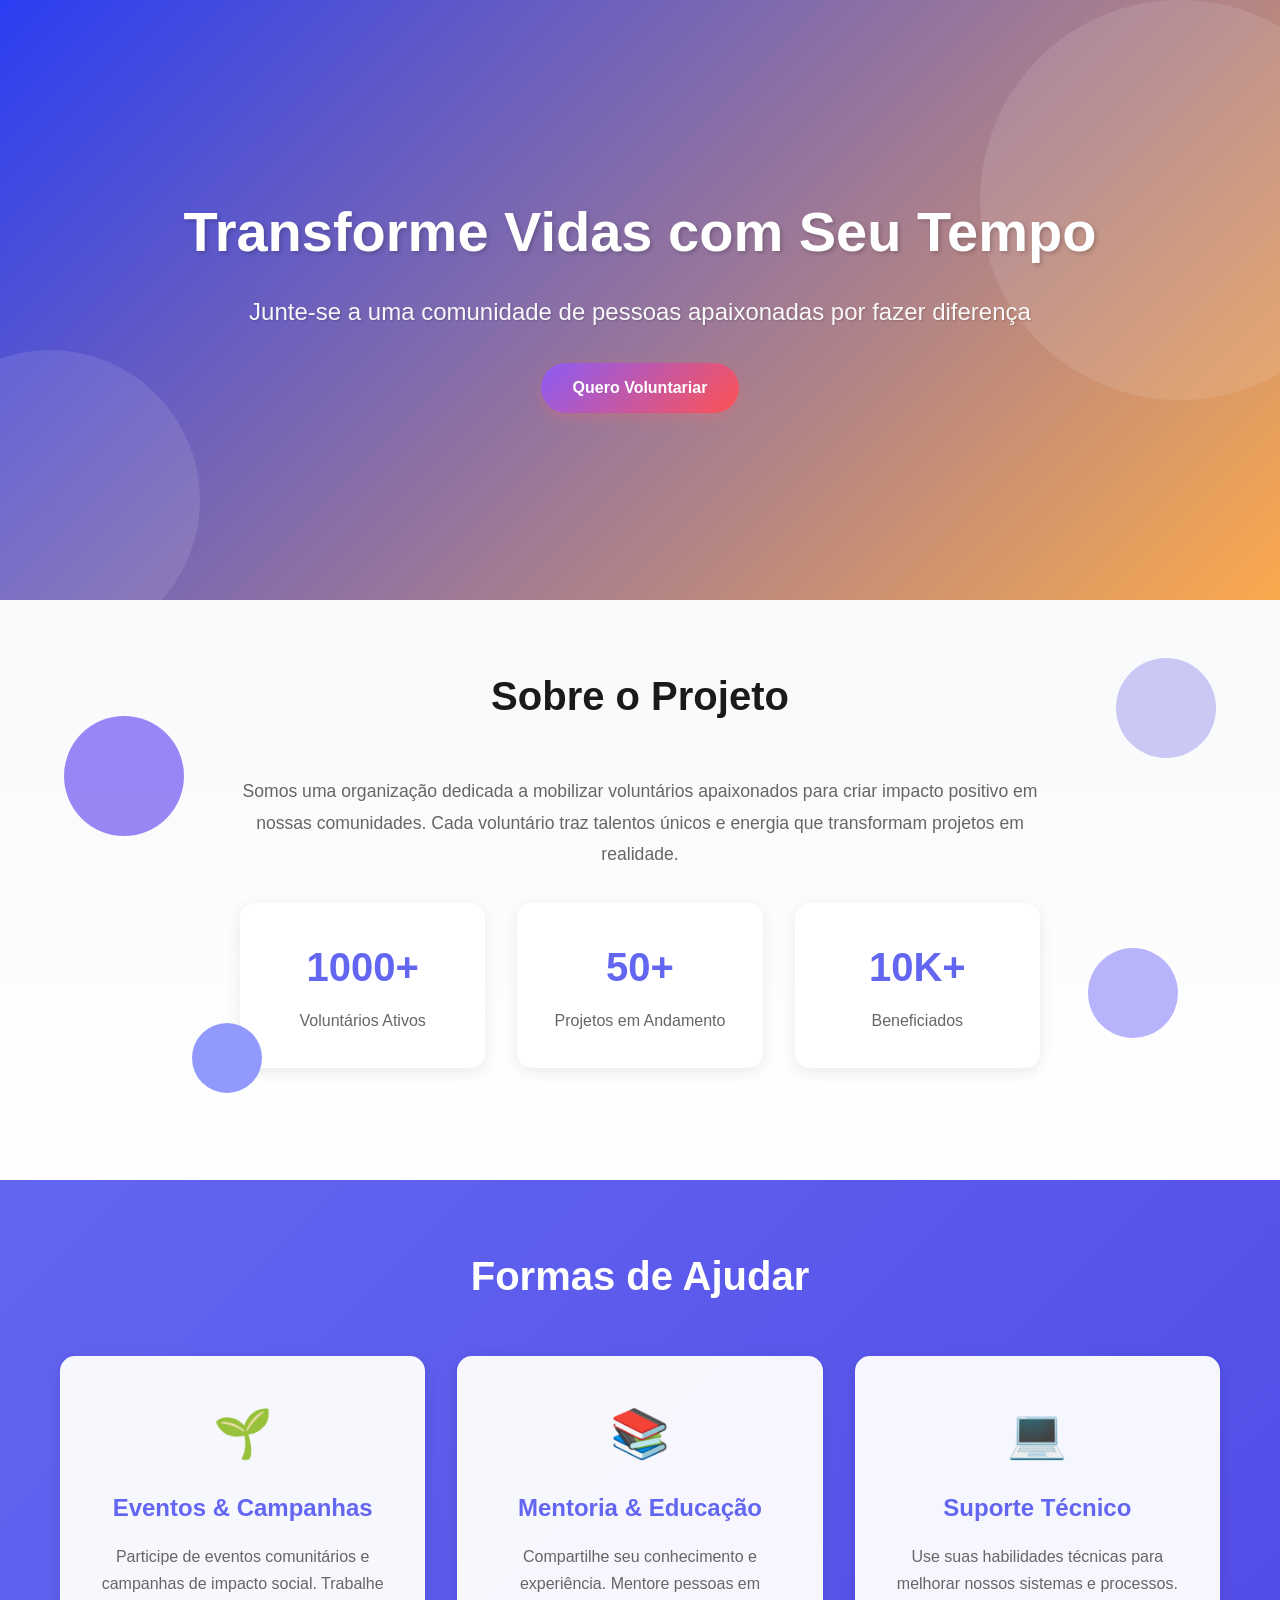
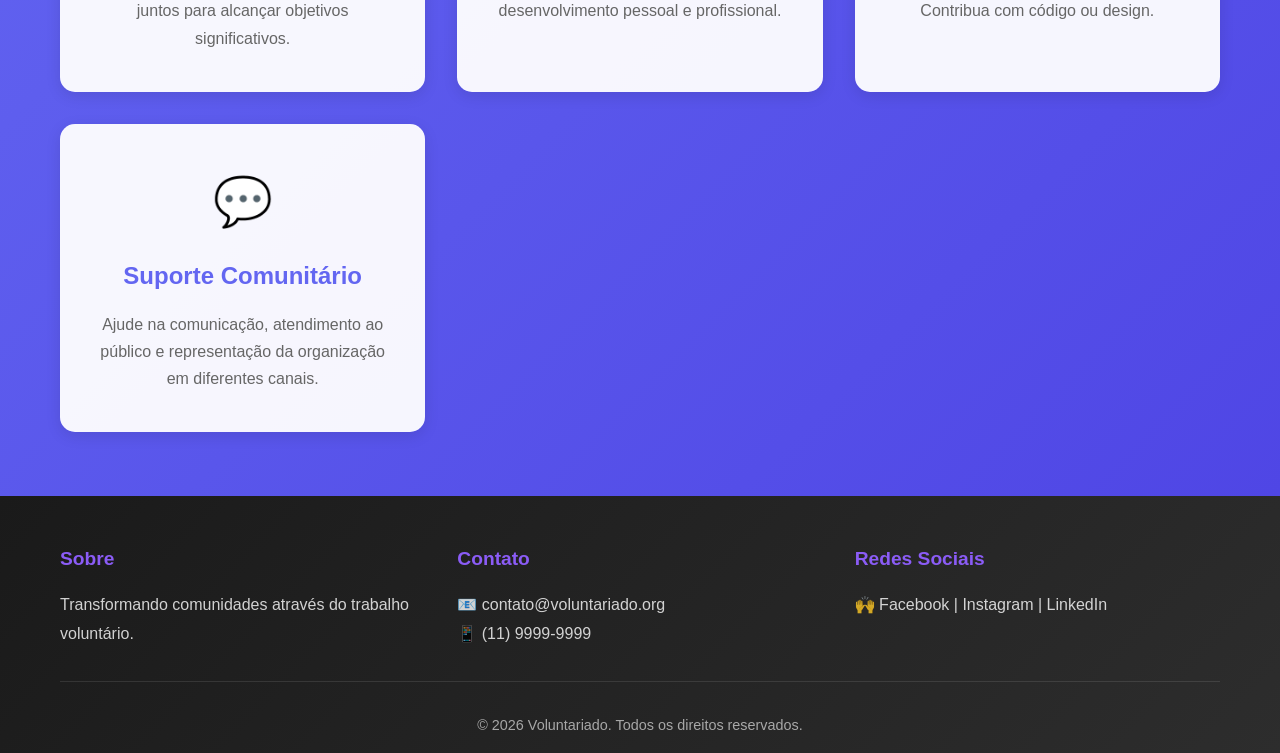
==== index.html @ 903ea0cb "interface inicial 1" ====
<!DOCTYPE html>
<html lang="pt-BR">
<head>
    <meta charset="UTF-8">
    <meta name="viewport" content="width=device-width, initial-scale=1.0">
    <title>Voluntariado - Faça Diferença</title>
    <link rel="stylesheet" href="style.css">
</head>
<body>
    <!-- HERO SECTION -->
    <section id="home" class="hero">
        <div class="hero-content">
            <h2 class="hero-title">Transforme Vidas com Seu Tempo</h2>
            <p class="hero-subtitle">Junte-se a uma comunidade de pessoas apaixonadas por fazer diferença</p>
            <a href="form.html" class="btn btn-primary">Quero Voluntariar</a>
        </div>
        <div class="hero-background"></div>
    </section>

    <!-- SOBRE SECTION -->
    <section id="sobre" class="sobre">
        <div class="decorative-circle circle-3"></div>
        <div class="decorative-circle circle-7"></div>
        <div class="decorative-circle circle-8"></div>
        <div class="decorative-circle circle-9"></div>
        <div class="container">
            <h2 class="section-title">Sobre o Projeto</h2>
            <div class="sobre-content">
                <p>Somos uma organização dedicada a mobilizar voluntários apaixonados para criar impacto positivo em nossas comunidades. Cada voluntário traz talentos únicos e energia que transformam projetos em realidade.</p>
                <div class="sobre-stats">
                    <div class="stat">
                        <h3>1000+</h3>
                        <p>Voluntários Ativos</p>
                    </div>
                    <div class="stat">
                        <h3>50+</h3>
                        <p>Projetos em Andamento</p>
                    </div>
                    <div class="stat">
                        <h3>10K+</h3>
                        <p>Beneficiados</p>
                    </div>
                </div>
            </div>
        </div>
    </section>

    <!-- FORMAS DE AJUDAR SECTION -->
    <section id="formas" class="formas">
        <div class="container">
            <h2 class="section-title">Formas de Ajudar</h2>
            <div class="cards-grid">
                <div class="card">
                    <div class="card-icon">🌱</div>
                    <h3>Eventos & Campanhas</h3>
                    <p>Participe de eventos comunitários e campanhas de impacto social. Trabalhe juntos para alcançar objetivos significativos.</p>
                </div>
                <div class="card">
                    <div class="card-icon">📚</div>
                    <h3>Mentoria & Educação</h3>
                    <p>Compartilhe seu conhecimento e experiência. Mentore pessoas em desenvolvimento pessoal e profissional.</p>
                </div>
                <div class="card">
                    <div class="card-icon">💻</div>
                    <h3>Suporte Técnico</h3>
                    <p>Use suas habilidades técnicas para melhorar nossos sistemas e processos. Contribua com código ou design.</p>
                </div>
                <div class="card">
                    <div class="card-icon">💬</div>
                    <h3>Suporte Comunitário</h3>
                    <p>Ajude na comunicação, atendimento ao público e representação da organização em diferentes canais.</p>
                </div>
            </div>
        </div>
    </section>

    <!-- FOOTER -->
    <footer class="footer">
        <div class="container">
            <div class="footer-content">
                <div class="footer-section">
                    <h4>Sobre</h4>
                    <p>Transformando comunidades através do trabalho voluntário.</p>
                </div>
                <div class="footer-section">
                    <h4>Contato</h4>
                    <p>📧 contato@voluntariado.org</p>
                    <p>📱 (11) 9999-9999</p>
                </div>
                <div class="footer-section">
                    <h4>Redes Sociais</h4>
                    <p>🙌 Facebook | Instagram | LinkedIn</p>
                </div>
            </div>
            <hr>
            <p class="footer-bottom">&copy; 2026 Voluntariado. Todos os direitos reservados.</p>
        </div>
    </footer>

    <script src="script.js"></script>
</body>
</html>
---- style.css ----
/* ===== VARIÁVEIS DE COR ===== */
:root {
    --primary: #6366F1;
    --primary-dark: #4F46E5;
    --secondary: #8B5CF6;
    --secondary-light: #D8B4FE;
    --accent: #3B82F6;
    --dark: #1a1a1a;
    --light: #f8f9fa;
    --white: #ffffff;
    --gray: #666666;
    --gray-light: #e9ecef;
    --error: #dc3545;
    --success: #28a745;
}

/* ===== RESET & BASE ===== */
* {
    margin: 0;
    padding: 0;
    box-sizing: border-box;
}

html {
    scroll-behavior: smooth;
}

body {
    font-family: 'Segoe UI', Tahoma, Geneva, Verdana, sans-serif;
    color: var(--dark);
    line-height: 1.6;
    overflow-x: hidden;
}

.container {
    max-width: 1200px;
    margin: 0 auto;
    padding: 0 20px;
}

/* ===== DECORAÇÕES VISUAIS ===== */
.decorative-circle {
    position: absolute;
    border-radius: 50%;
    pointer-events: none;
    z-index: 1;
}

.decorative-circle.circle-3 {
    width: 120px;
    height: 120px;
    background: rgba(116, 87, 243, 0.712);
    top: 20%;
    left: 5%;
}

.decorative-circle.circle-7 {
    width: 90px;
    height: 90px;
    background: rgb(184, 180, 252);
    top: 60%;
    right: 8%;
}

.decorative-circle.circle-8 {
    width: 70px;
    height: 70px;
    background: rgb(146, 153, 252);
    bottom: 15%;
    left: 15%;
}
.decorative-circle.circle-9 {
    width: 100px;
    height: 100px;
    background: rgba(79, 70, 229, 0.28);
    top: 10%;
    right: 5%;
}
/* ===== HERO SECTION ===== */
.hero {
    position: relative;
    min-height: 600px;
    display: flex;
    align-items: center;
    justify-content: center;
    overflow: hidden;
}

.hero-background {
    position: absolute;
    top: 0;
    left: 0;
    right: 0;
    bottom: 0;
    background: linear-gradient(135deg, rgba(12, 35, 241, 0.877) 0%, rgba(250, 160, 57, 0.9) 100%);
    z-index: 1;
}

.hero::after {
    content: '';
    position: absolute;
    top: 0;
    right: -100px;
    width: 400px;
    height: 400px;
    background: rgba(255, 255, 255, 0.1);
    border-radius: 50%;
    z-index: 2;
}

.hero::before {
    content: '';
    position: absolute;
    bottom: -50px;
    left: -100px;
    width: 300px;
    height: 300px;
    background: rgba(255, 255, 255, 0.1);
    border-radius: 50%;
    z-index: 2;
}

.hero-content {
    position: relative;
    z-index: 3;
    text-align: center;
    color: var(--white);
    animation: fadeInUp 0.8s ease-out;
}

.hero-title {
    font-size: 3.5rem;
    font-weight: 800;
    margin-bottom: 1rem;
    text-shadow: 2px 2px 4px rgba(0, 0, 0, 0.2);
}

.hero-subtitle {
    font-size: 1.5rem;
    margin-bottom: 2rem;
    opacity: 0.95;
    text-shadow: 1px 1px 2px rgba(0, 0, 0, 0.2);
}

/* ===== BOTÃO VOLTAR ===== */
.back-button-container {
    padding: 1.5rem 2rem;
    background: var(--light);
    border-bottom: 1px solid var(--gray-light);
}

.back-button {
    display: inline-flex;
    align-items: center;
    color: var(--primary);
    text-decoration: none;
    font-weight: 600;
    transition: all 0.3s ease;
}

.back-button:hover {
    transform: translateX(-5px);
    color: var(--primary-dark);
}

/* ===== BOTÕES ===== */
.btn {
    display: inline-block;
    padding: 0.75rem 2rem;
    border: none;
    border-radius: 50px;
    font-weight: 600;
    cursor: pointer;
    text-decoration: none;
    transition: all 0.3s ease;
    font-size: 1rem;
}

.btn-primary {
    background: linear-gradient(135deg, var(--secondary) 0%, #FF5252 100%);
    color: var(--white);
    box-shadow: 0 4px 15px rgba(255, 107, 107, 0.3);
}

.btn-primary:hover {
    transform: translateY(-3px);
    box-shadow: 0 6px 20px rgba(255, 107, 107, 0.4);
}

.btn-secondary {
    background: var(--gray-light);
    color: var(--dark);
    box-shadow: 0 4px 15px rgba(0, 0, 0, 0.08);
}

.btn-secondary:hover {
    background: var(--gray);
    color: var(--white);
    transform: translateY(-3px);
    box-shadow: 0 6px 20px rgba(0, 0, 0, 0.15);
}

.btn-large {
    padding: 1rem 3rem;
    font-size: 1.1rem;
}

/* ===== SEÇÕES ===== */
section {
    padding: 4rem 0;
}

.section-title {
    font-size: 2.5rem;
    font-weight: 700;
    text-align: center;
    margin-bottom: 3rem;
    color: var(--dark);
}

/* ===== SOBRE SECTION ===== */
.sobre {
    background: linear-gradient(180deg, var(--light) 0%, var(--white) 100%);
    position: relative;
}

.sobre-content {
    max-width: 800px;
    margin: 0 auto;
    text-align: center;
    margin-bottom: 3rem;
}

.sobre-content p {
    font-size: 1.1rem;
    color: var(--gray);
    line-height: 1.8;
    margin-bottom: 2rem;
}

.sobre-stats {
    display: grid;
    grid-template-columns: repeat(3, 1fr);
    gap: 2rem;
    margin-top: 2rem;
}

.stat {
    background: var(--white);
    padding: 2rem;
    border-radius: 15px;
    box-shadow: 0 4px 15px rgba(0, 0, 0, 0.08);
    transition: transform 0.3s ease, box-shadow 0.3s ease;
}

.stat:hover {
    transform: translateY(-5px);
    box-shadow: 0 6px 20px rgba(0, 0, 0, 0.12);
}

.stat h3 {
    font-size: 2.5rem;
    color: var(--primary);
    margin-bottom: 0.5rem;
}

.stat p {
    color: var(--gray);
    font-size: 1rem;
    margin: 0;
}

/* ===== FORMAS DE AJUDAR ===== */
.formas {
    background: linear-gradient(135deg, var(--primary) 0%, var(--primary-dark) 100%);
    color: var(--white);
}

.formas .section-title {
    color: var(--white);
}

.cards-grid {
    display: grid;
    grid-template-columns: repeat(auto-fit, minmax(280px, 1fr));
    gap: 2rem;
}

.card {
    background: rgba(255, 255, 255, 0.95);
    color: var(--dark);
    padding: 2.5rem;
    border-radius: 15px;
    text-align: center;
    transition: all 0.3s ease;
    box-shadow: 0 4px 15px rgba(0, 0, 0, 0.1);
}

.card:hover {
    transform: translateY(-10px);
    box-shadow: 0 10px 30px rgba(0, 0, 0, 0.2);
    background: var(--white);
}

.card-icon {
    font-size: 3rem;
    margin-bottom: 1rem;
    display: block;
}

.card h3 {
    font-size: 1.5rem;
    color: var(--primary);
    margin-bottom: 1rem;
}

.card p {
    color: var(--gray);
    line-height: 1.7;
}

/* ===== FORMULÁRIO ===== */
.inscricao {
    background: var(--light);
}

.inscricao-page {
    min-height: calc(100vh - 200px);
    display: flex;
    align-items: center;
    justify-content: center;
}

.form-subtitle {
    text-align: center;
    color: var(--gray);
    font-size: 1.1rem;
    margin-bottom: 2rem;
    max-width: 600px;
    margin-left: auto;
    margin-right: auto;
}

.form {
    max-width: 600px;
    margin: 0 auto;
    background: var(--white);
    padding: 2.5rem;
    border-radius: 15px;
    box-shadow: 0 4px 20px rgba(0, 0, 0, 0.08);
}

.form-group {
    margin-bottom: 1.5rem;
}

.form-group label {
    display: block;
    margin-bottom: 0.5rem;
    font-weight: 600;
    color: var(--dark);
}

.form-group input[type="text"],
.form-group input[type="email"],
.form-group input[type="tel"],
.form-group textarea {
    width: 100%;
    padding: 0.75rem 1rem;
    border: 2px solid var(--gray-light);
    border-radius: 8px;
    font-size: 1rem;
    transition: border-color 0.3s ease;
    font-family: inherit;
}

.form-group input:focus,
.form-group textarea:focus {
    outline: none;
    border-color: var(--primary);
    box-shadow: 0 0 0 3px rgba(0, 102, 255, 0.1);
}

.checkbox-group {
    display: grid;
    grid-template-columns: 1fr 1fr;
    gap: 1rem;
    margin-top: 0.75rem;
}

.checkbox-label {
    display: flex;
    align-items: center;
    cursor: pointer;
    font-weight: 500;
    color: var(--gray);
}

.checkbox-label input[type="checkbox"] {
    margin-right: 0.5rem;
    width: 18px;
    height: 18px;
    cursor: pointer;
    accent-color: var(--primary);
}

.error-message {
    color: var(--error);
    font-size: 0.85rem;
    margin-top: 0.3rem;
    display: block;
    min-height: 1.2rem;
}

.success-message {
    color: var(--success);
    font-size: 1rem;
    margin-top: 1rem;
    text-align: center;
    font-weight: 600;
    min-height: 1.5rem;
}

.form button[type="submit"] {
    width: 100%;
    margin-top: 1rem;
}

.form-buttons {
    display: flex;
    gap: 1rem;
    margin-top: 1rem;
    align-items: center;
}

.form-buttons .btn {
    display: flex;
    align-items: center;
    justify-content: center;
    text-align: center;
}

.form-buttons button[type="submit"] {
    flex: 1;
}

/* ===== FOOTER ===== */
.footer {
    background: linear-gradient(135deg, var(--dark) 0%, #2d2d2d 100%);
    color: var(--white);
    padding: 3rem 0 1rem;
}

.footer-content {
    display: grid;
    grid-template-columns: repeat(auto-fit, minmax(250px, 1fr));
    gap: 2rem;
    margin-bottom: 2rem;
}

.footer-section h4 {
    color: var(--secondary);
    margin-bottom: 1rem;
    font-size: 1.2rem;
}

.footer-section p {
    color: rgba(255, 255, 255, 0.8);
    line-height: 1.8;
}

.footer hr {
    border: none;
    border-top: 1px solid rgba(255, 255, 255, 0.1);
    margin: 2rem 0;
}

.footer-bottom {
    text-align: center;
    color: rgba(255, 255, 255, 0.6);
    font-size: 0.9rem;
}

/* ===== ANIMAÇÕES ===== */
@keyframes fadeInUp {
    from {
        opacity: 0;
        transform: translateY(30px);
    }
    to {
        opacity: 1;
        transform: translateY(0);
    }
}

@keyframes slideInLeft {
    from {
        opacity: 0;
        transform: translateX(-30px);
    }
    to {
        opacity: 1;
        transform: translateX(0);
    }
}

/* ===== RESPONSIVIDADE ===== */
@media (max-width: 768px) {
    .hero-title {
        font-size: 2.5rem;
    }

    .hero-subtitle {
        font-size: 1.1rem;
    }

    .section-title {
        font-size: 2rem;
    }

    .sobre-stats {
        grid-template-columns: 1fr;
    }

    .cards-grid {
        grid-template-columns: 1fr;
    }

    .checkbox-group {
        grid-template-columns: 1fr;
    }

    .footer-content {
        grid-template-columns: 1fr;
    }

    .hero {
        min-height: 400px;
    }

    .form-buttons {
        flex-direction: column;
    }

    /* Ocultar círculos decorativos em telas menores */
    .circle-3, .circle-7, .circle-8, .circle-9 {
        display: none;
    }

    .circle-7 {
        width: 60px;
        height: 60px;
        top: 50%;
        right: 5%;
    }

    .circle-8 {
        width: 50px;
        height: 50px;
        bottom: 10%;
        left: 10%;
    }
}

@media (max-width: 480px) {
    .hero-title {
        font-size: 2rem;
    }

    .hero-subtitle {
        font-size: 1rem;
    }

    .section-title {
        font-size: 1.5rem;
    }

    .back-button-container {
        padding: 1rem;
    }

    .back-button {
        font-size: 0.95rem;
    }

    .form-buttons {
        flex-direction: column;
    }

    .form-buttons .btn {
        padding: 0.75rem 1.5rem;
    }

    /* Ocultar todos os círculos decorativos em telas muito pequenas */
    .decorative-circle {
        display: none;
    }
}
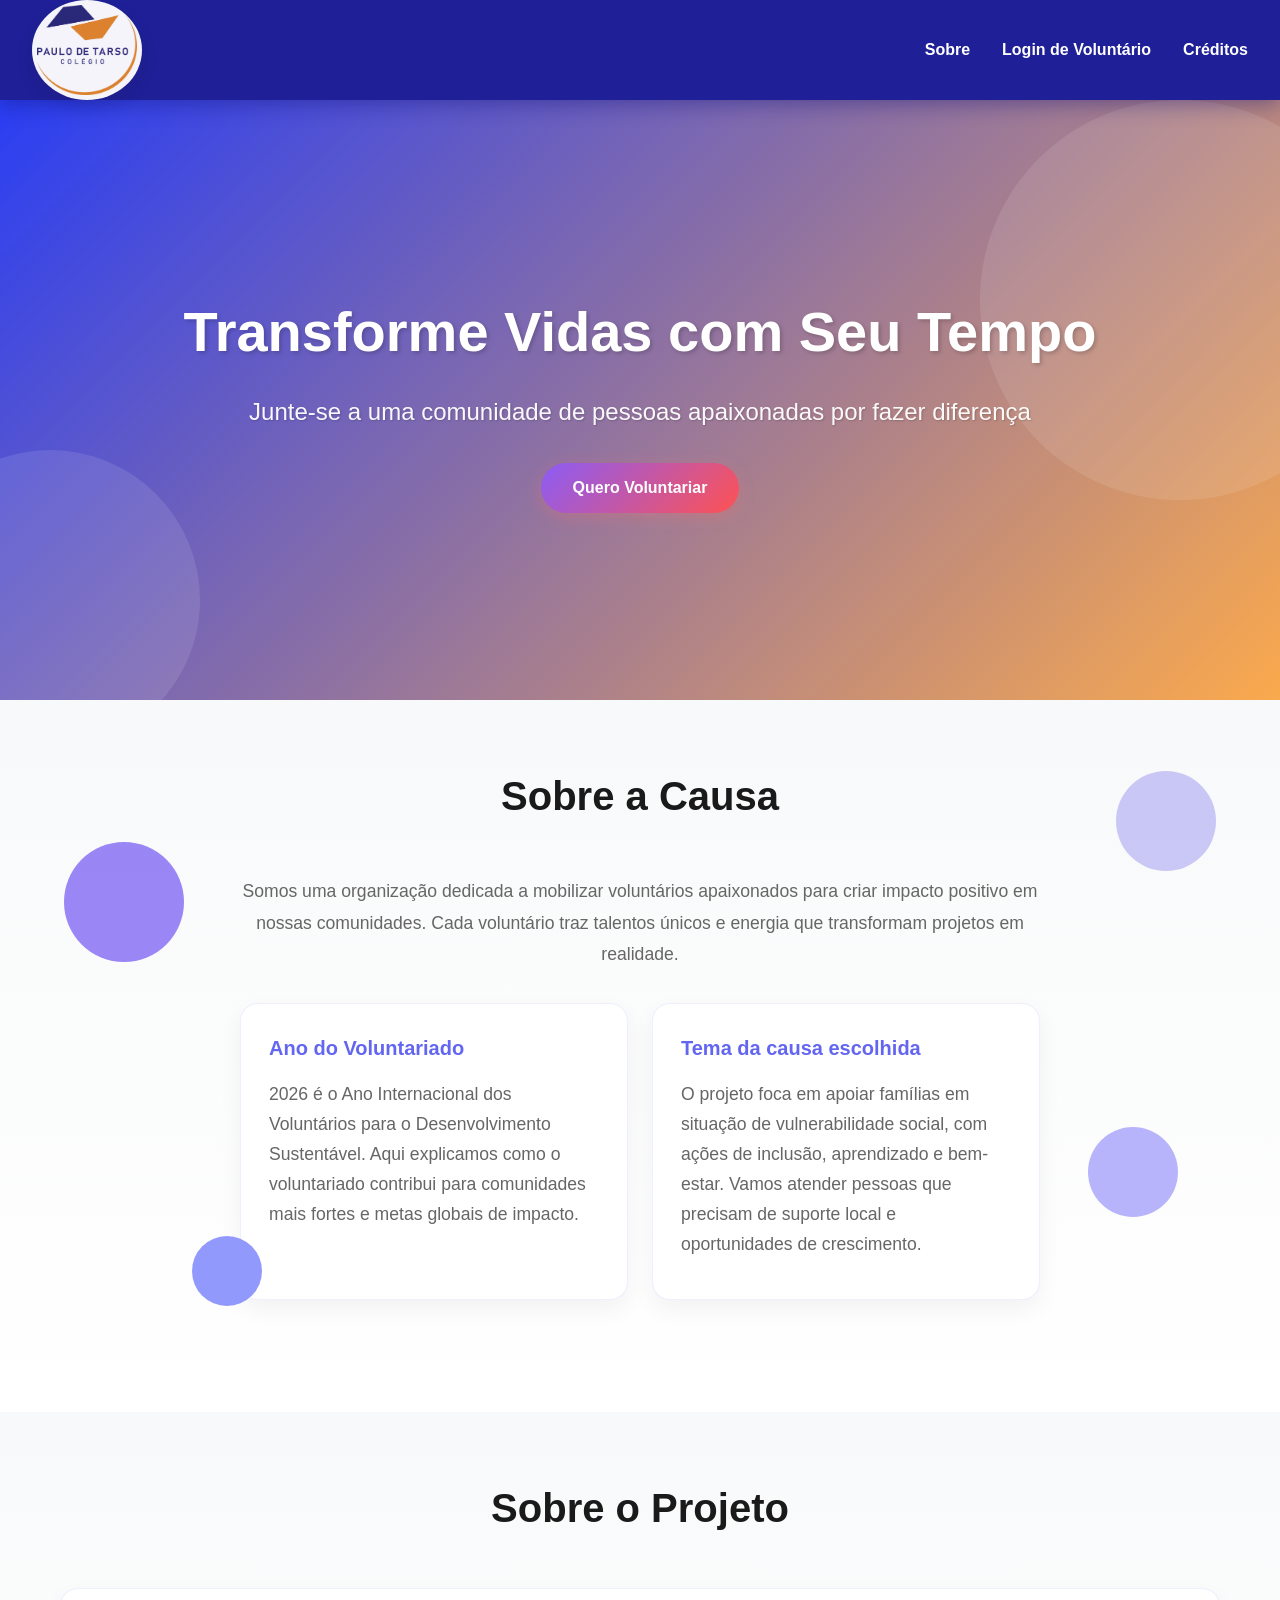
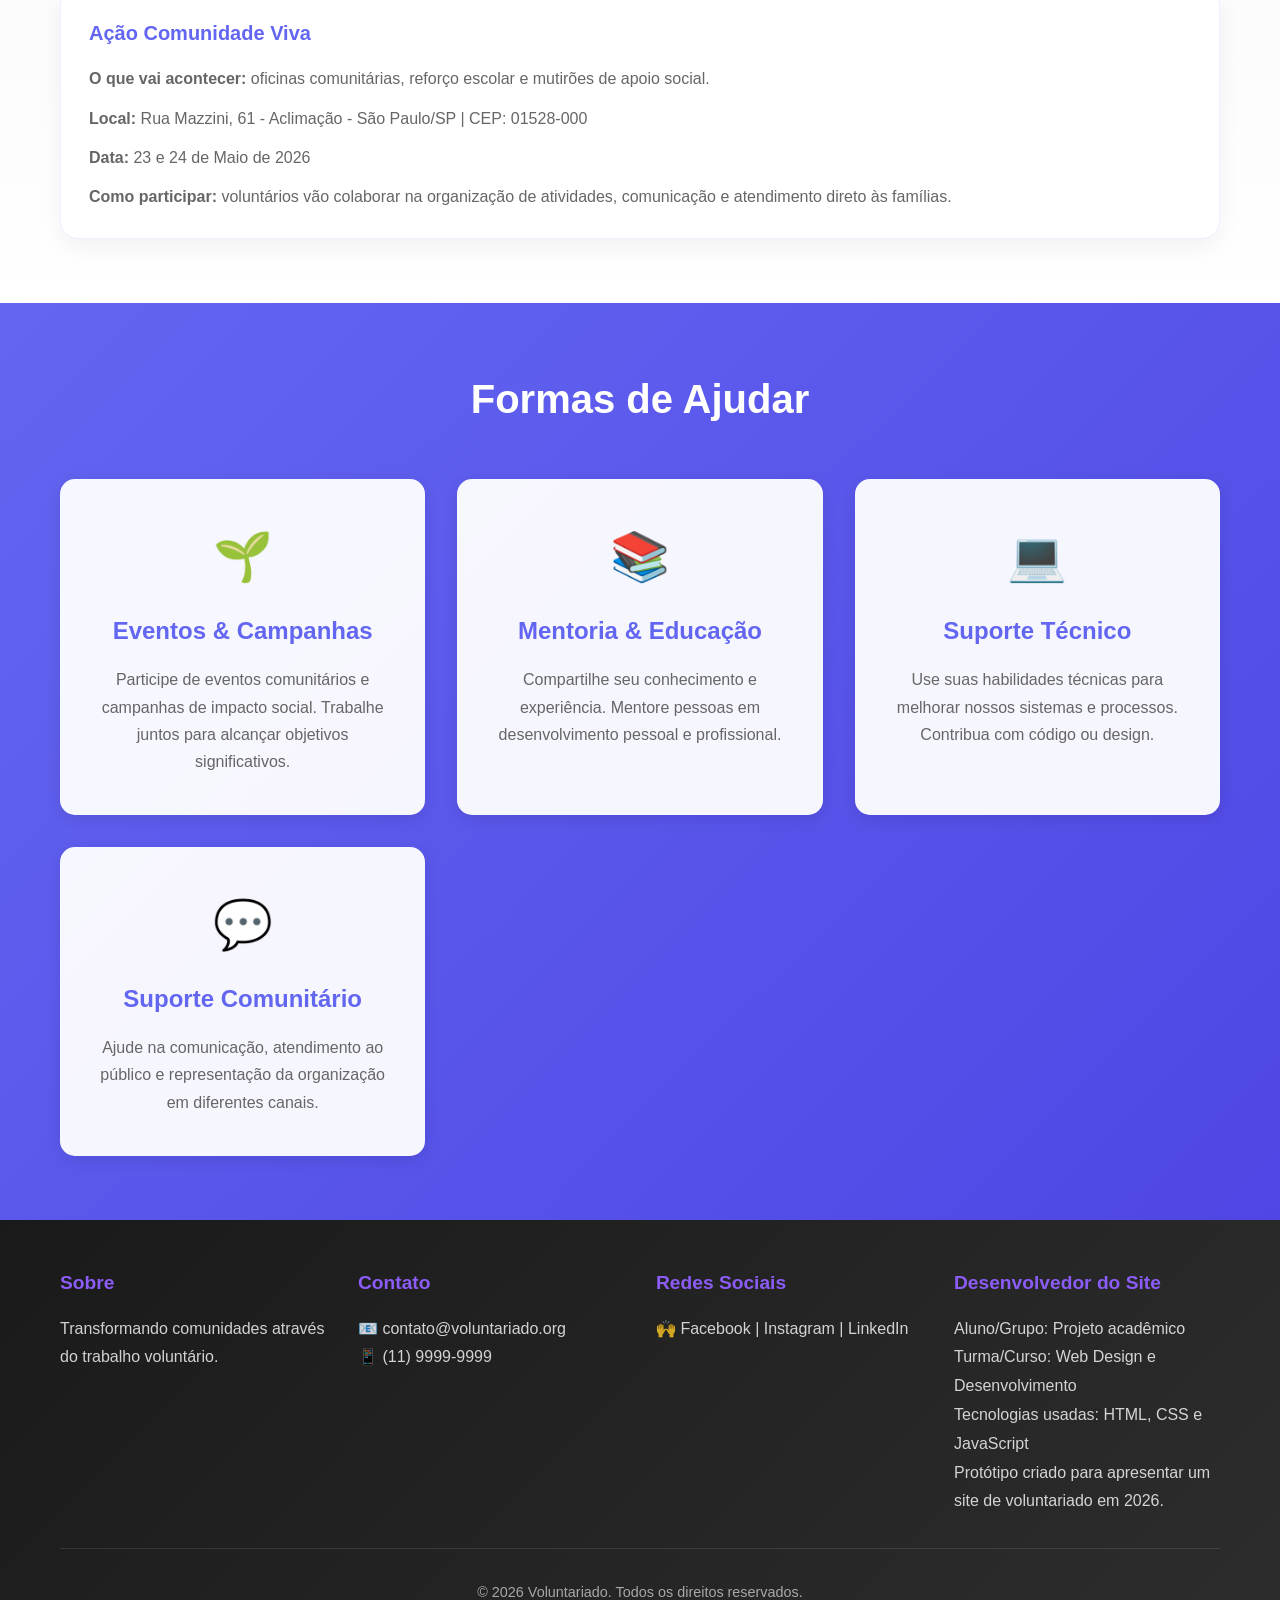
==== commit bddce13a: "interface inicial 2 + form de login" ====
--- a/index.html
+++ b/index.html
@@ -7,6 +7,18 @@
     <link rel="stylesheet" href="style.css">
 </head>
 <body>
+    <header class="page-header">
+        <div class="header-left">
+            <div class="header-logo-circle">
+                <img src="image.png" alt="Imagem do Projeto" class="page-header-image">
+            </div>
+        </div>
+        <nav class="header-nav" aria-label="Navegação principal">
+            <a href="#sobre">Sobre</a>
+            <a href="form.html">Login de Voluntário</a>
+            <a href="#footer">Créditos</a>
+        </nav>
+    </header>
     <!-- HERO SECTION -->
     <section id="home" class="hero">
         <div class="hero-content">
@@ -24,23 +36,33 @@
         <div class="decorative-circle circle-8"></div>
         <div class="decorative-circle circle-9"></div>
         <div class="container">
-            <h2 class="section-title">Sobre o Projeto</h2>
+            <h2 class="section-title">Sobre a Causa</h2>
             <div class="sobre-content">
                 <p>Somos uma organização dedicada a mobilizar voluntários apaixonados para criar impacto positivo em nossas comunidades. Cada voluntário traz talentos únicos e energia que transformam projetos em realidade.</p>
-                <div class="sobre-stats">
-                    <div class="stat">
-                        <h3>1000+</h3>
-                        <p>Voluntários Ativos</p>
-                    </div>
-                    <div class="stat">
-                        <h3>50+</h3>
-                        <p>Projetos em Andamento</p>
-                    </div>
-                    <div class="stat">
-                        <h3>10K+</h3>
-                        <p>Beneficiados</p>
-                    </div>
+            <div class="sobre-details">
+                <div class="detail-card">
+                    <h3>Ano do Voluntariado</h3>
+                    <p>2026 é o Ano Internacional dos Voluntários para o Desenvolvimento Sustentável. Aqui explicamos como o voluntariado contribui para comunidades mais fortes e metas globais de impacto.</p>
                 </div>
+                <div class="detail-card">
+                    <h3>Tema da causa escolhida</h3>
+                    <p>O projeto foca em apoiar famílias em situação de vulnerabilidade social, com ações de inclusão, aprendizado e bem-estar. Vamos atender pessoas que precisam de suporte local e oportunidades de crescimento.</p>
+                </div>
+            </div>
+            </div>
+        </div>
+    </section>
+
+    <!-- PROJETO CONCRETO SECTION -->
+    <section id="projeto" class="projeto">
+        <div class="container">
+            <h2 class="section-title">Sobre o Projeto</h2>
+            <div class="project-card">
+                <h3>Ação Comunidade Viva</h3>
+                <p><strong>O que vai acontecer:</strong> oficinas comunitárias, reforço escolar e mutirões de apoio social.</p>
+                <p><strong>Local:</strong> Rua Mazzini, 61 - Aclimação - São Paulo/SP | CEP: 01528-000</p>
+                <p><strong>Data:</strong> 23 e 24 de Maio de 2026</p>
+                <p><strong>Como participar:</strong> voluntários vão colaborar na organização de atividades, comunicação e atendimento direto às famílias.</p>
             </div>
         </div>
     </section>
@@ -91,6 +113,13 @@
                     <h4>Redes Sociais</h4>
                     <p>🙌 Facebook | Instagram | LinkedIn</p>
                 </div>
+                <div class="footer-section developer-section">
+                    <h4>Desenvolvedor do Site</h4>
+                    <p>Aluno/Grupo: Projeto acadêmico</p>
+                    <p>Turma/Curso: Web Design e Desenvolvimento</p>
+                    <p>Tecnologias usadas: HTML, CSS e JavaScript</p>
+                    <p>Protótipo criado para apresentar um site de voluntariado em 2026.</p>
+                </div>
             </div>
             <hr>
             <p class="footer-bottom">&copy; 2026 Voluntariado. Todos os direitos reservados.</p>
--- a/style.css
+++ b/style.css
@@ -30,6 +30,71 @@
     color: var(--dark);
     line-height: 1.6;
     overflow-x: hidden;
+    padding-top: 100px;
+}
+
+.page-header {
+    width: 100%;
+    padding: 0 2rem;
+    display: flex;
+    justify-content: space-between;
+    align-items: center;
+    background: rgba(19, 19, 146, 0.95);
+    box-shadow: 0 4px 20px rgba(15, 15, 112, 0.411);
+    position: fixed;
+    top: 0;
+    left: 0;
+    z-index: 1000;
+    height: 100px;
+    transition: background 0.3s ease, backdrop-filter 0.3s ease;
+    backdrop-filter: blur(6px);
+}
+
+.page-header.scrolled {
+    background: rgba(19, 19, 146, 0.75);
+}
+
+.header-left {
+    position: relative;
+    z-index: 2;
+}
+
+.header-logo-circle {
+    width: 110px;
+    height: 100px;
+    border-radius: 50%;
+    background: rgba(255, 255, 255, 0.95);
+    display: flex;
+    justify-content: center;
+    align-items: center;
+    box-shadow: 0 8px 18px rgba(0, 0, 0, 0.08);
+}
+
+.page-header-image {
+    max-width: 100px;
+    width: 100px;
+    height: 90px;
+    display: block;
+    position: relative;
+    z-index: 2;
+}
+
+.header-nav {
+    display: flex;
+    gap: 2rem;
+    align-items: center;
+    z-index: 2;
+}
+
+.header-nav a {
+    color: var(--white);
+    text-decoration: none;
+    font-weight: 600;
+    transition: color 0.3s ease;
+}
+
+.header-nav a:hover {
+    color: var(--secondary-light);
 }
 
 .container {
@@ -224,6 +289,11 @@
     position: relative;
 }
 
+.projeto {
+    background: linear-gradient(180deg, var(--light) 0%, var(--white) 100%);
+    position: relative;
+}
+
 .sobre-content {
     max-width: 800px;
     margin: 0 auto;
@@ -236,6 +306,41 @@
     color: var(--gray);
     line-height: 1.8;
     margin-bottom: 2rem;
+}
+
+.sobre-details {
+    display: grid;
+    grid-template-columns: repeat(auto-fit, minmax(240px, 1fr));
+    gap: 1.5rem;
+    margin-top: 2rem;
+    text-align: left;
+}
+
+.detail-card,
+.project-card {
+    background: var(--white);
+    padding: 1.75rem;
+    border-radius: 18px;
+    box-shadow: 0 10px 25px rgba(0, 0, 0, 0.05);
+    border: 1px solid rgba(99, 102, 241, 0.1);
+}
+
+.detail-card h3,
+.project-card h3 {
+    margin-bottom: 1rem;
+    color: var(--primary);
+    font-size: 1.25rem;
+}
+
+.detail-card p,
+.project-card p {
+    color: var(--gray);
+    line-height: 1.7;
+    margin-bottom: 0.75rem;
+}
+
+.project-card p:last-child {
+    margin-bottom: 0;
 }
 
 .sobre-stats {
@@ -364,6 +469,7 @@
 .form-group input[type="text"],
 .form-group input[type="email"],
 .form-group input[type="tel"],
+.form-group input[type="number"],
 .form-group textarea {
     width: 100%;
     padding: 0.75rem 1rem;
